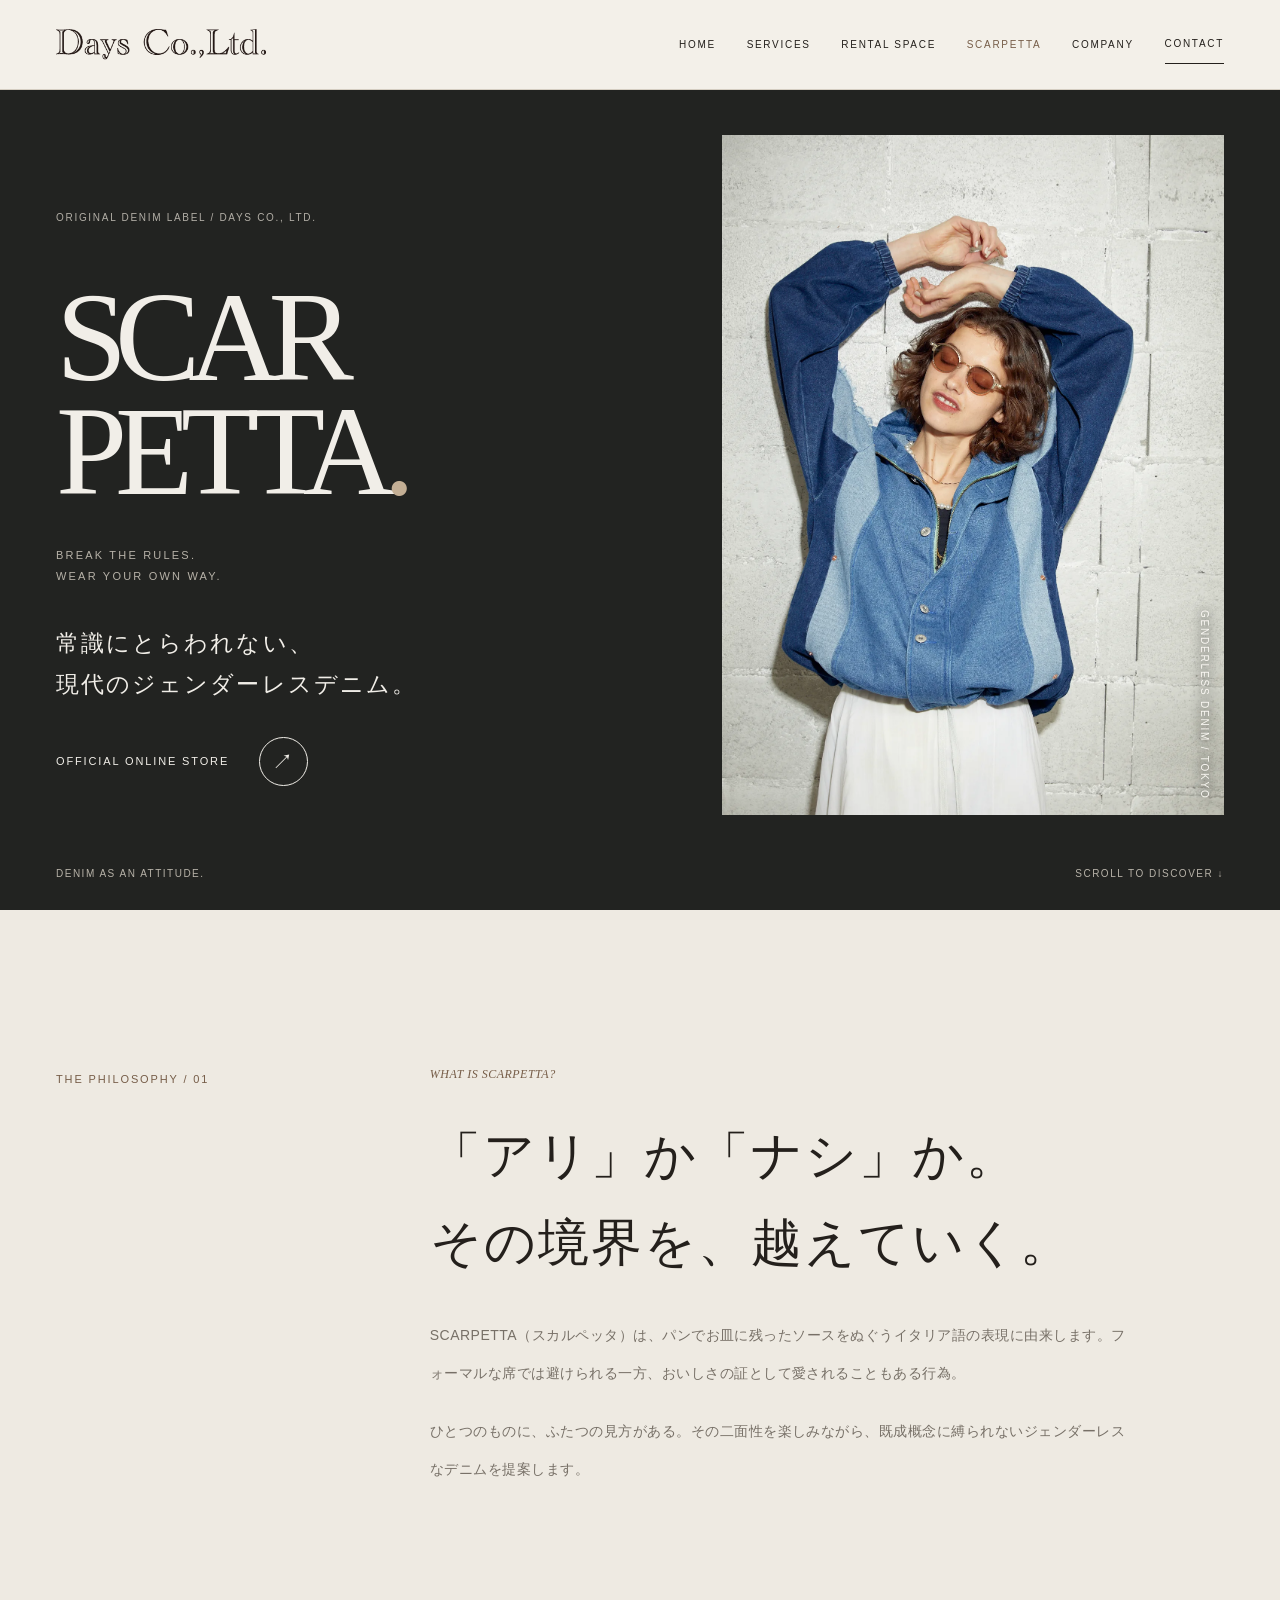
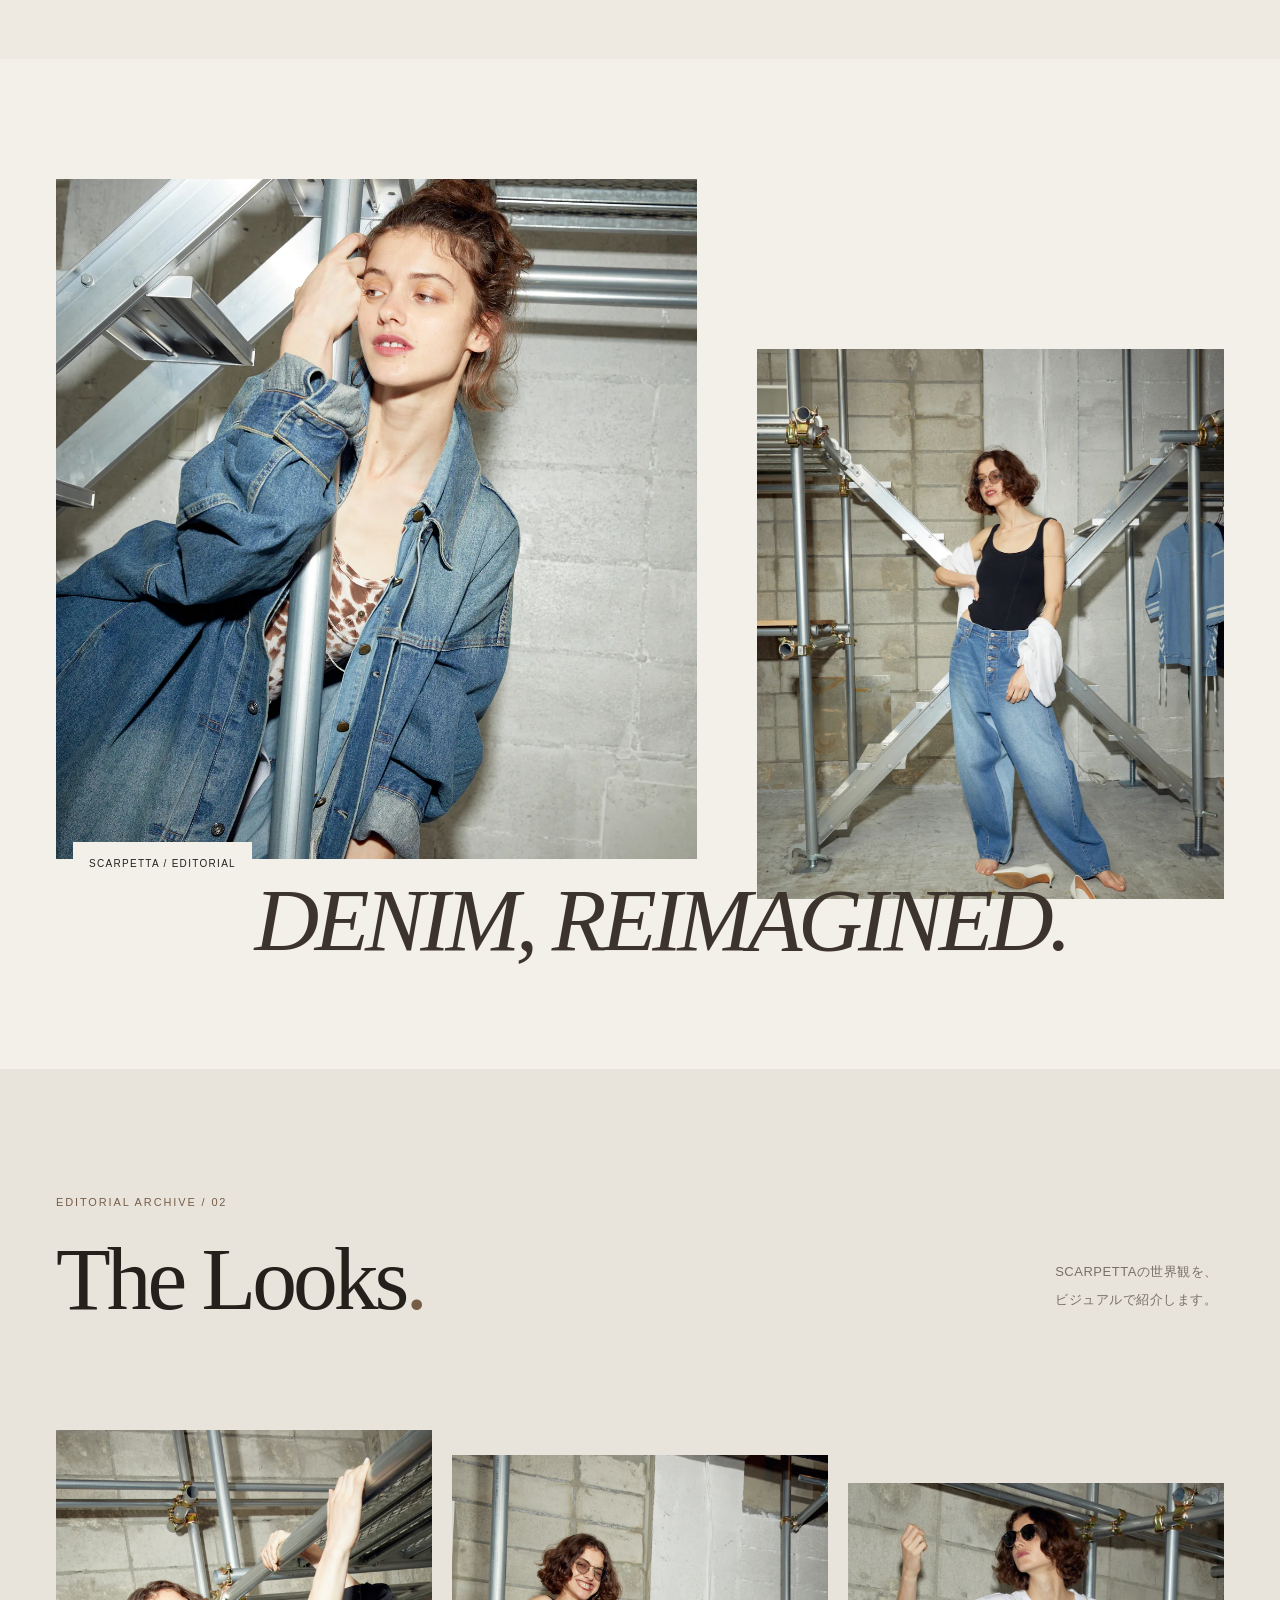
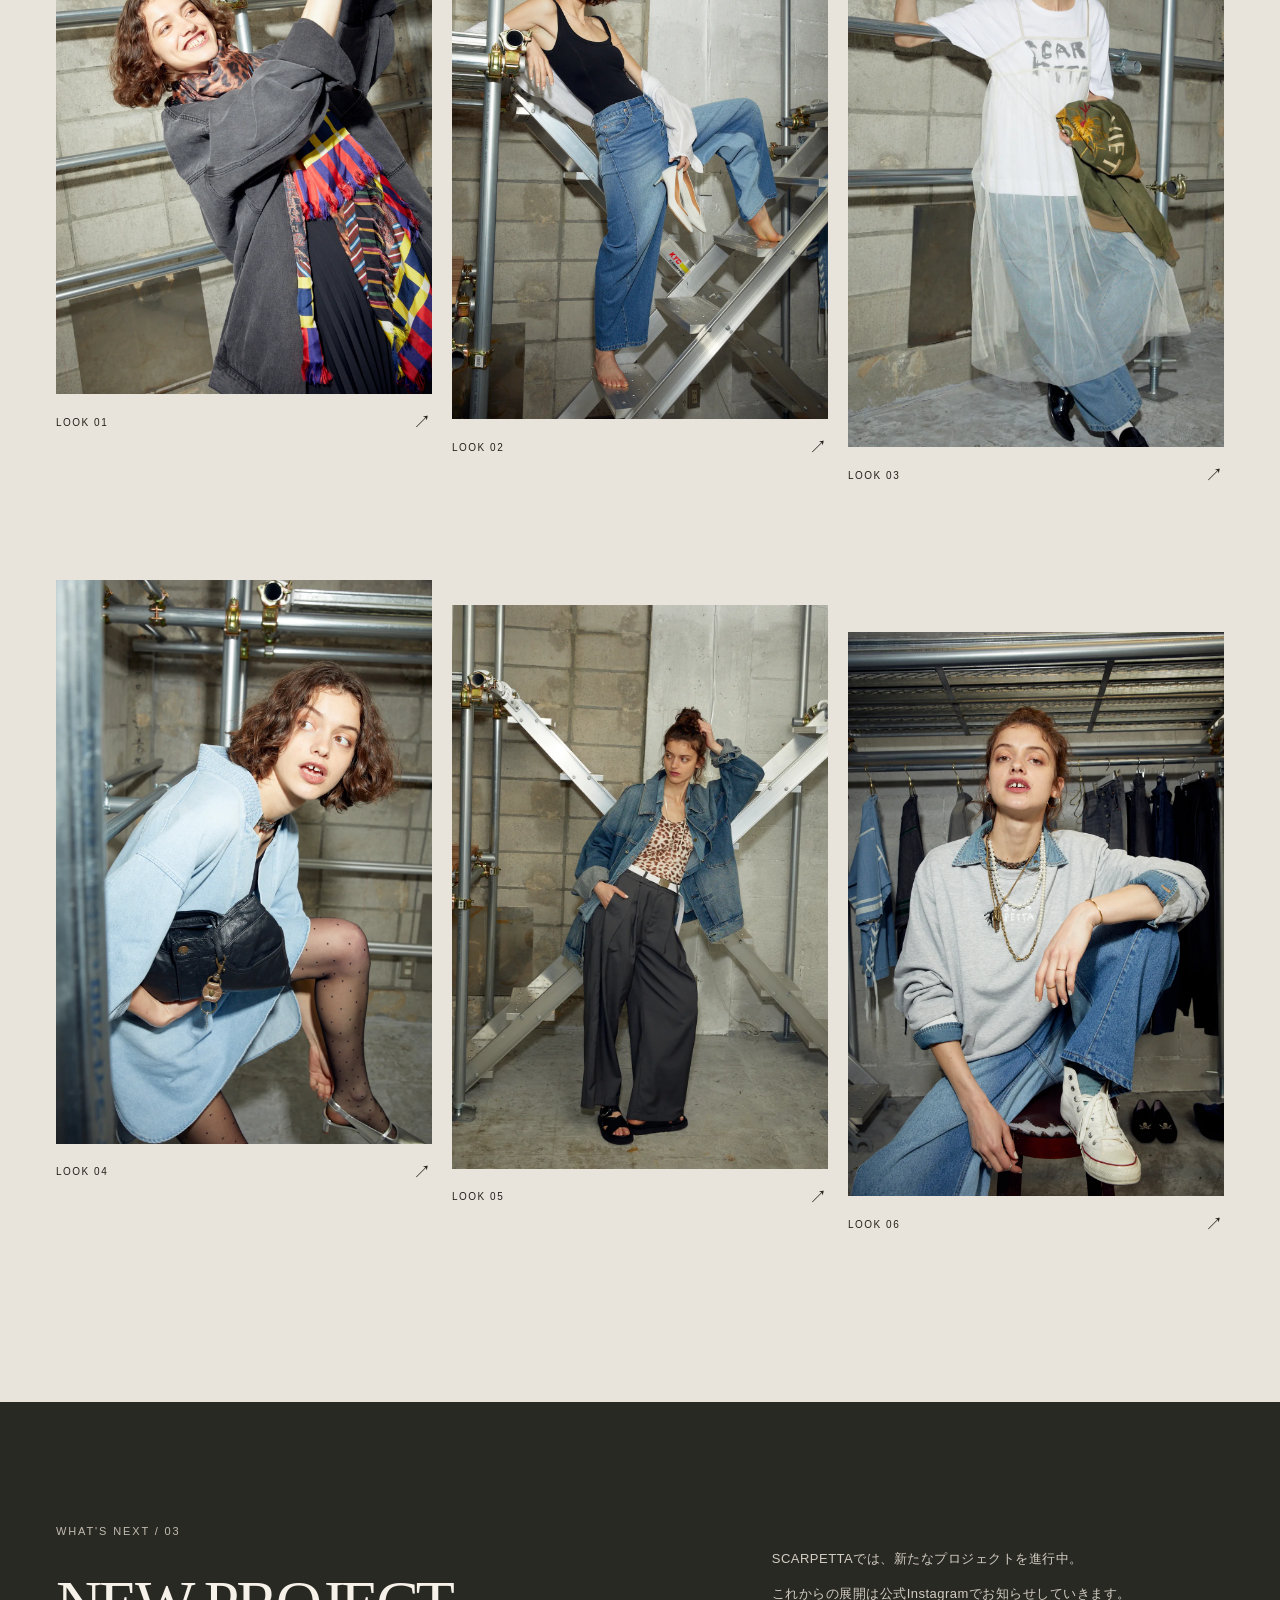
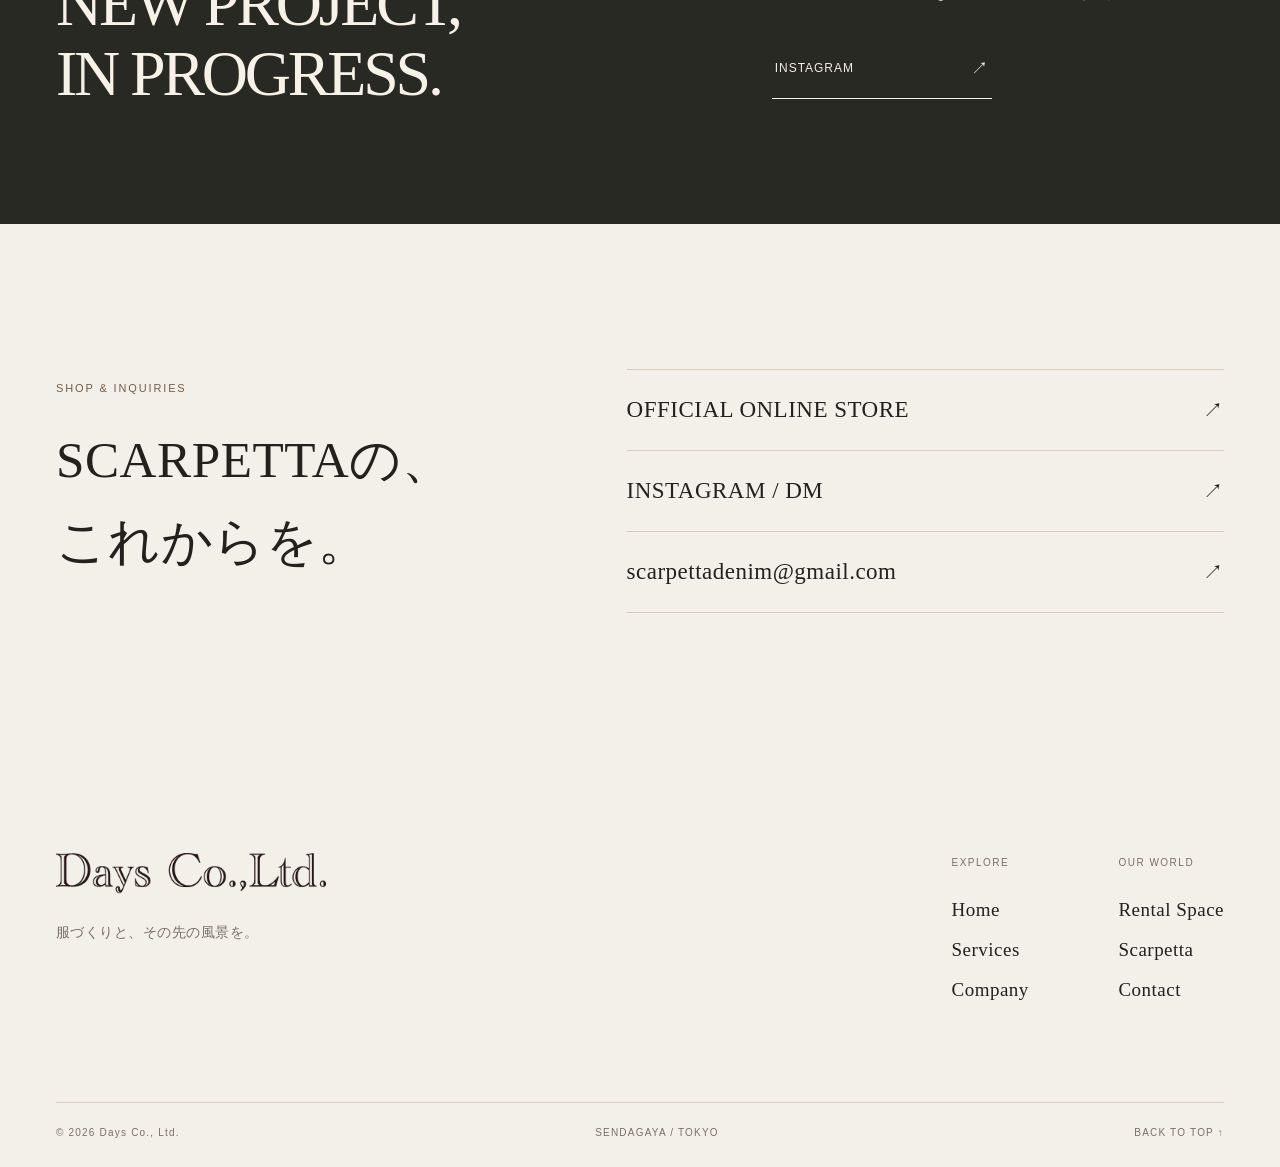
==== brand.html @ 9defe7eb "DAYS website redesign v2.1" ====
<!doctype html><html lang="ja"><head><meta charset="utf-8"><meta http-equiv="refresh" content="0; url=scarpetta.html"><meta name="robots" content="noindex"><link rel="canonical" href="https://days-co-ltd.net/scarpetta.html"><title>ページを移動しました | DAYS</title></head><body><p>ページが移動しました。<a href="scarpetta.html">新しいページはこちら</a></p></body></html>
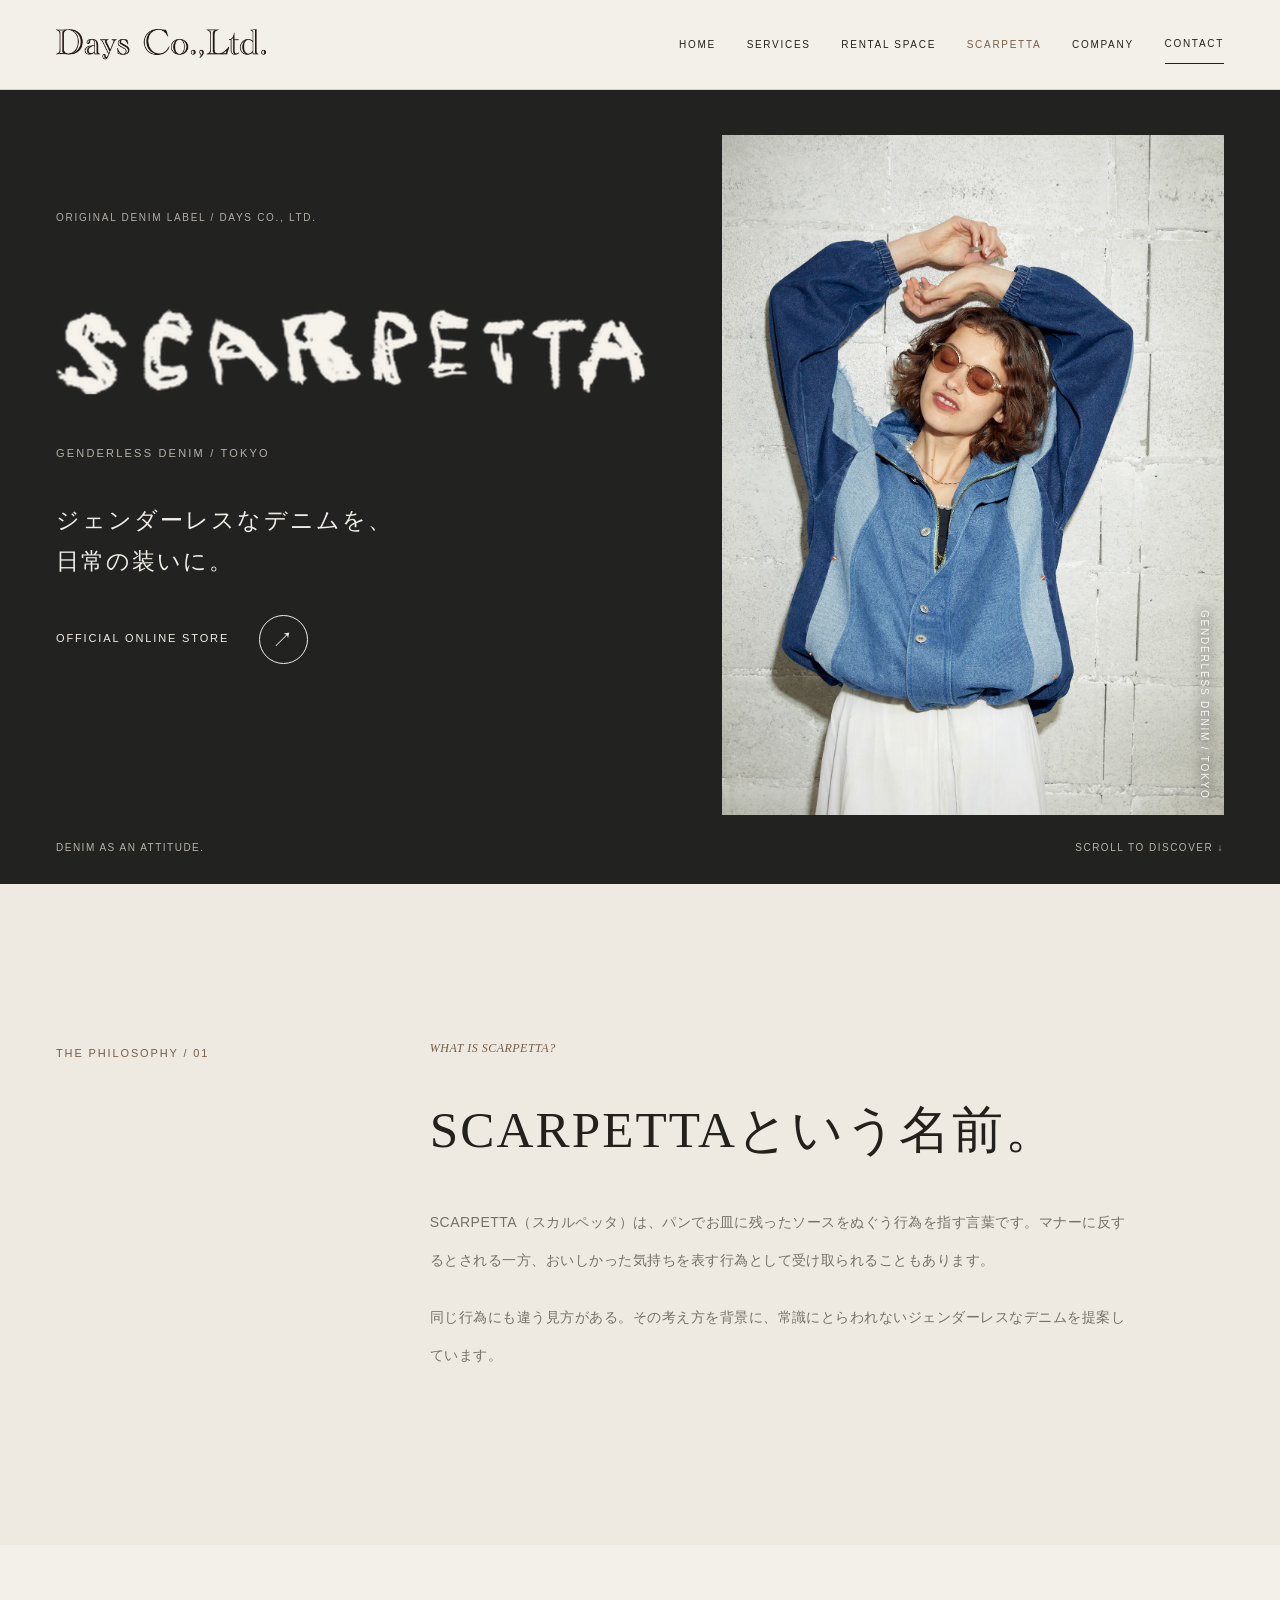
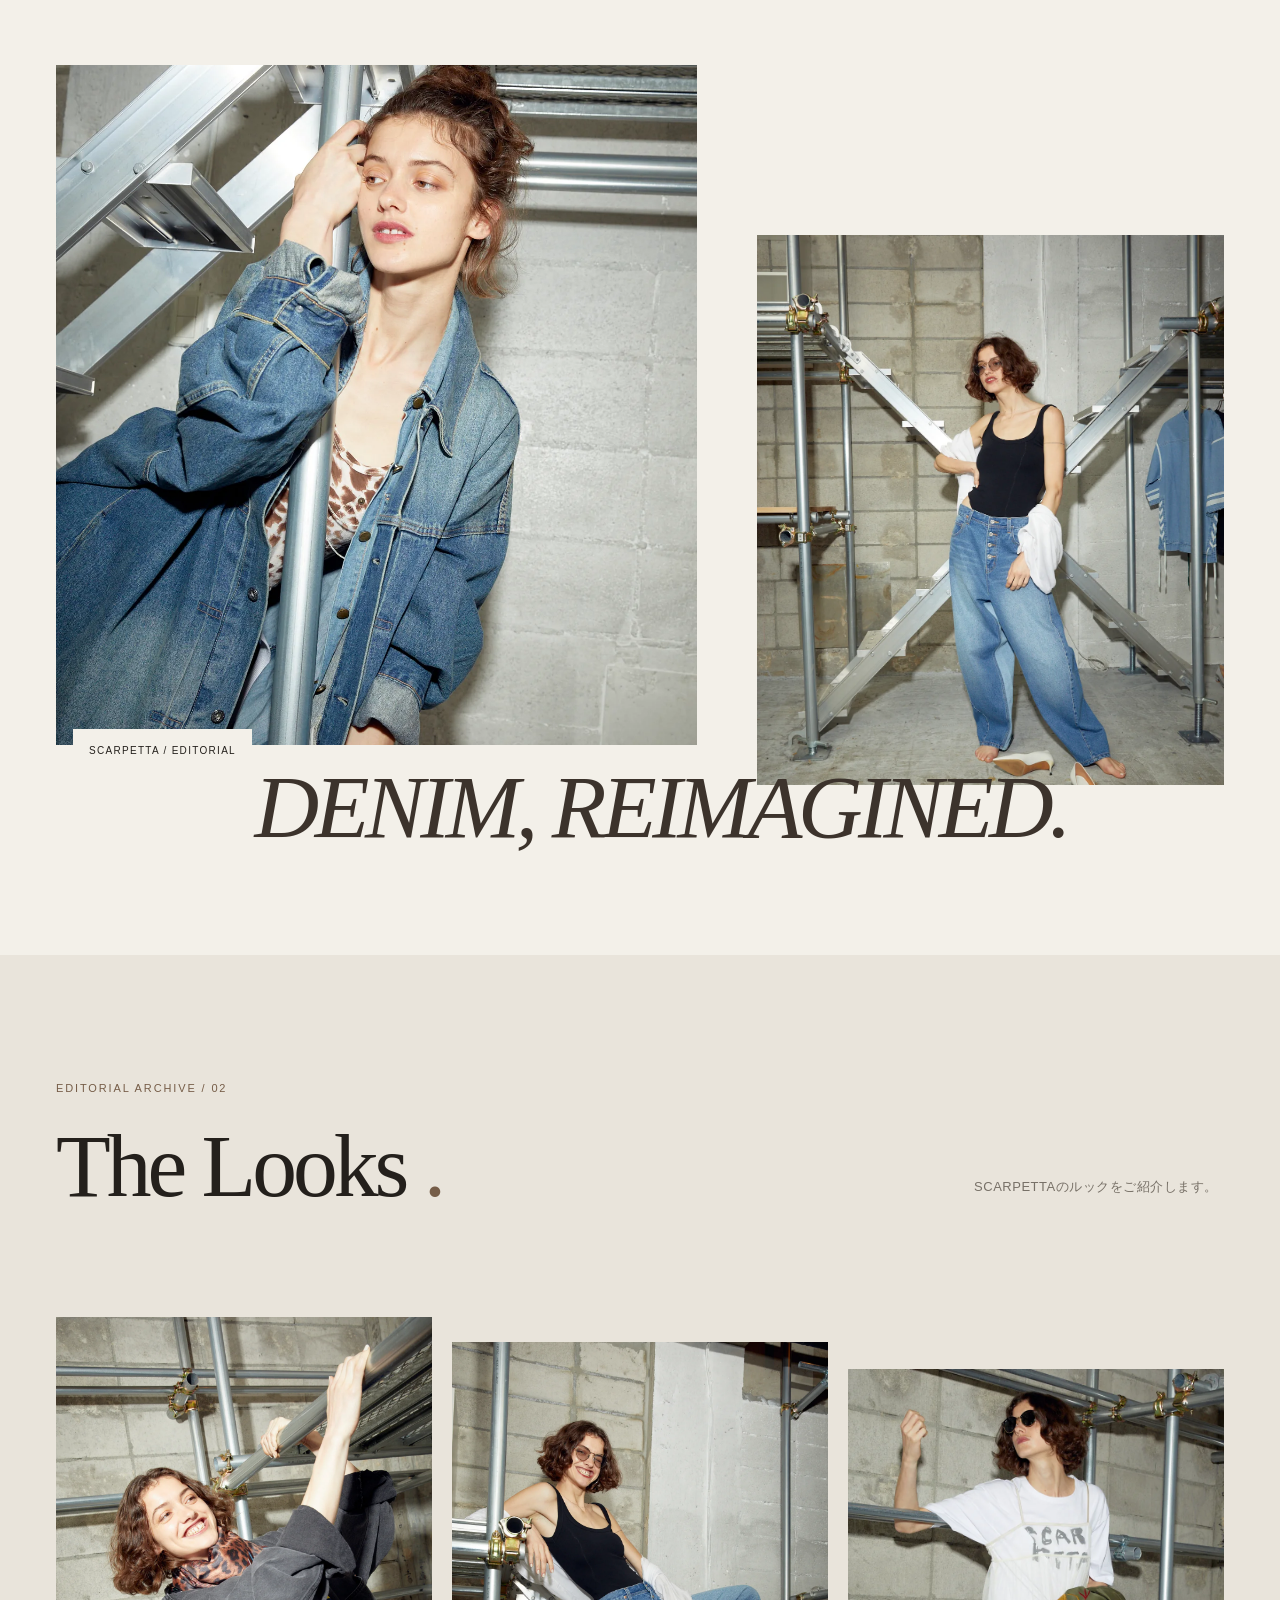
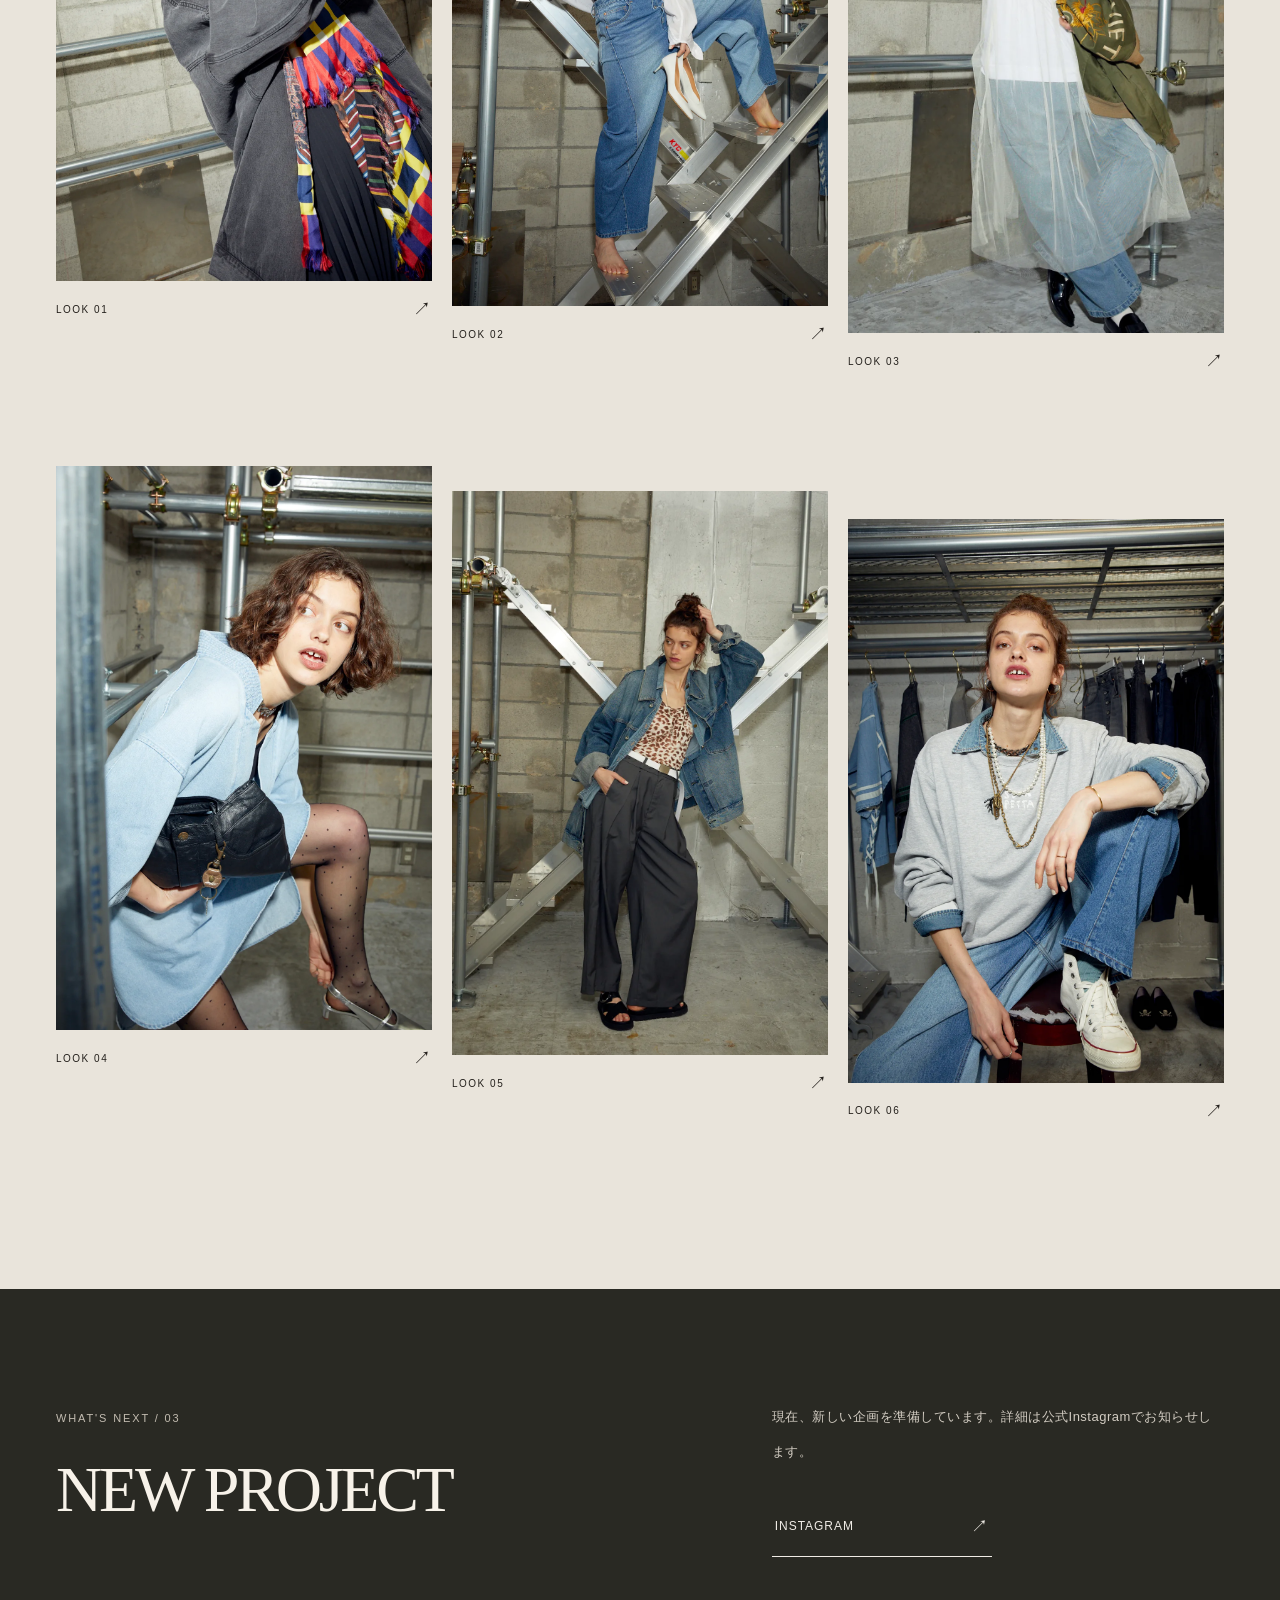
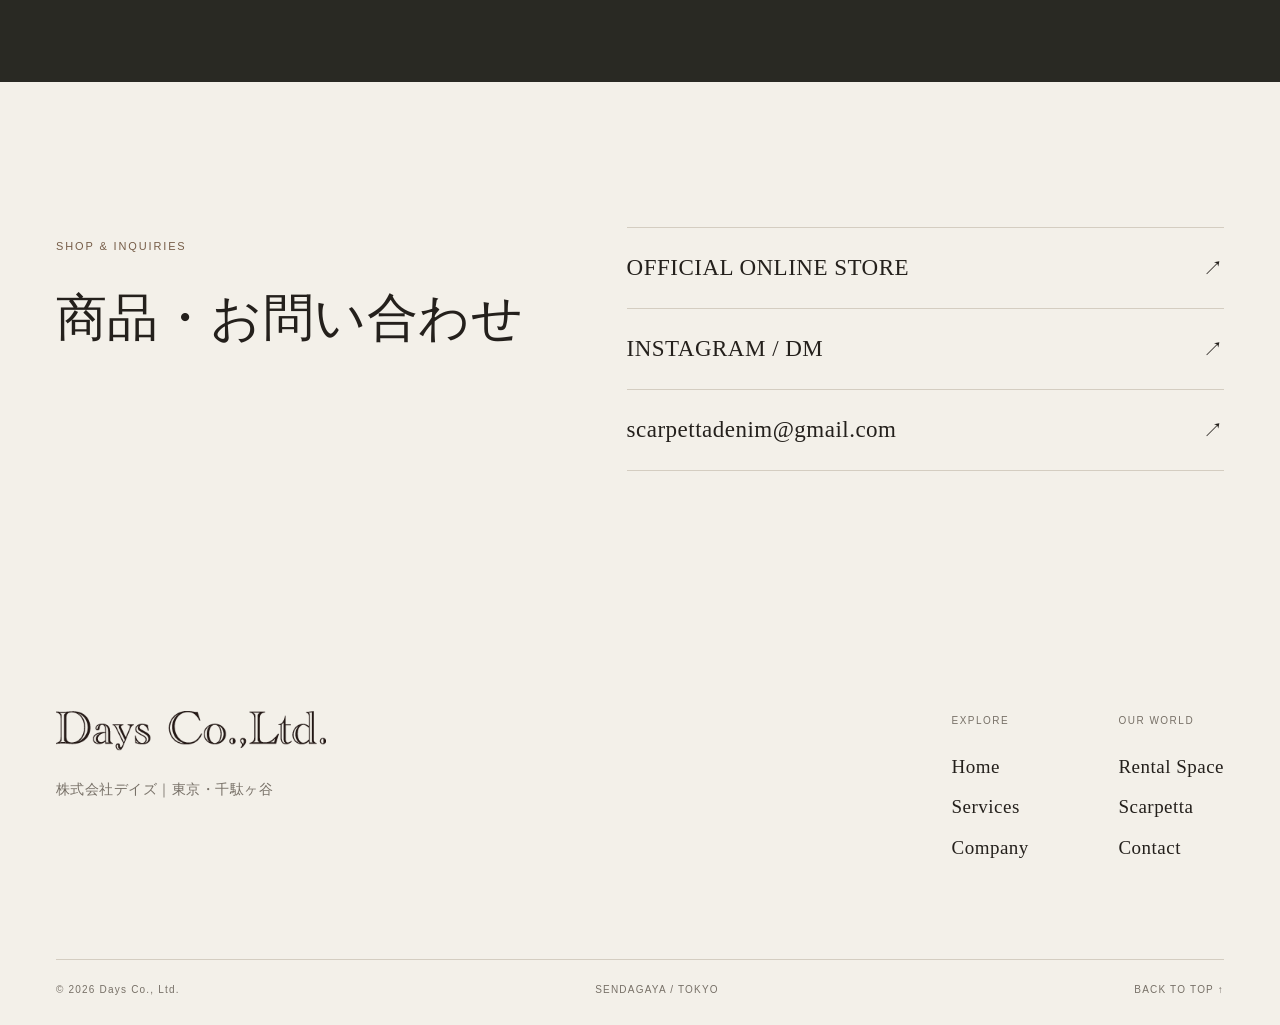
==== commit eed3676a: "Update DAYS website and contact form" ====
--- a/brand.html
+++ b/brand.html
@@ -1 +1,20 @@
-<!doctype html><html lang="ja"><head><meta charset="utf-8"><meta http-equiv="refresh" content="0; url=scarpetta.html"><meta name="robots" content="noindex"><link rel="canonical" href="https://days-co-ltd.net/scarpetta.html"><title>ページを移動しました | DAYS</title></head><body><p>ページが移動しました。<a href="scarpetta.html">新しいページはこちら</a></p></body></html>+<!DOCTYPE html>
+<html lang="ja">
+ <head>
+  <meta charset="utf-8"/>
+  <meta content="0; url=scarpetta.html" http-equiv="refresh"/>
+  <meta content="noindex" name="robots"/>
+  <link href="https://days-co-ltd.net/scarpetta.html" rel="canonical"/>
+  <title>
+   ページを移動しました | DAYS
+  </title>
+ </head>
+ <body>
+  <p>
+   ページが移動しました。
+   <a href="scarpetta.html">
+    新しいページはこちら
+   </a>
+  </p>
+ </body>
+</html>
